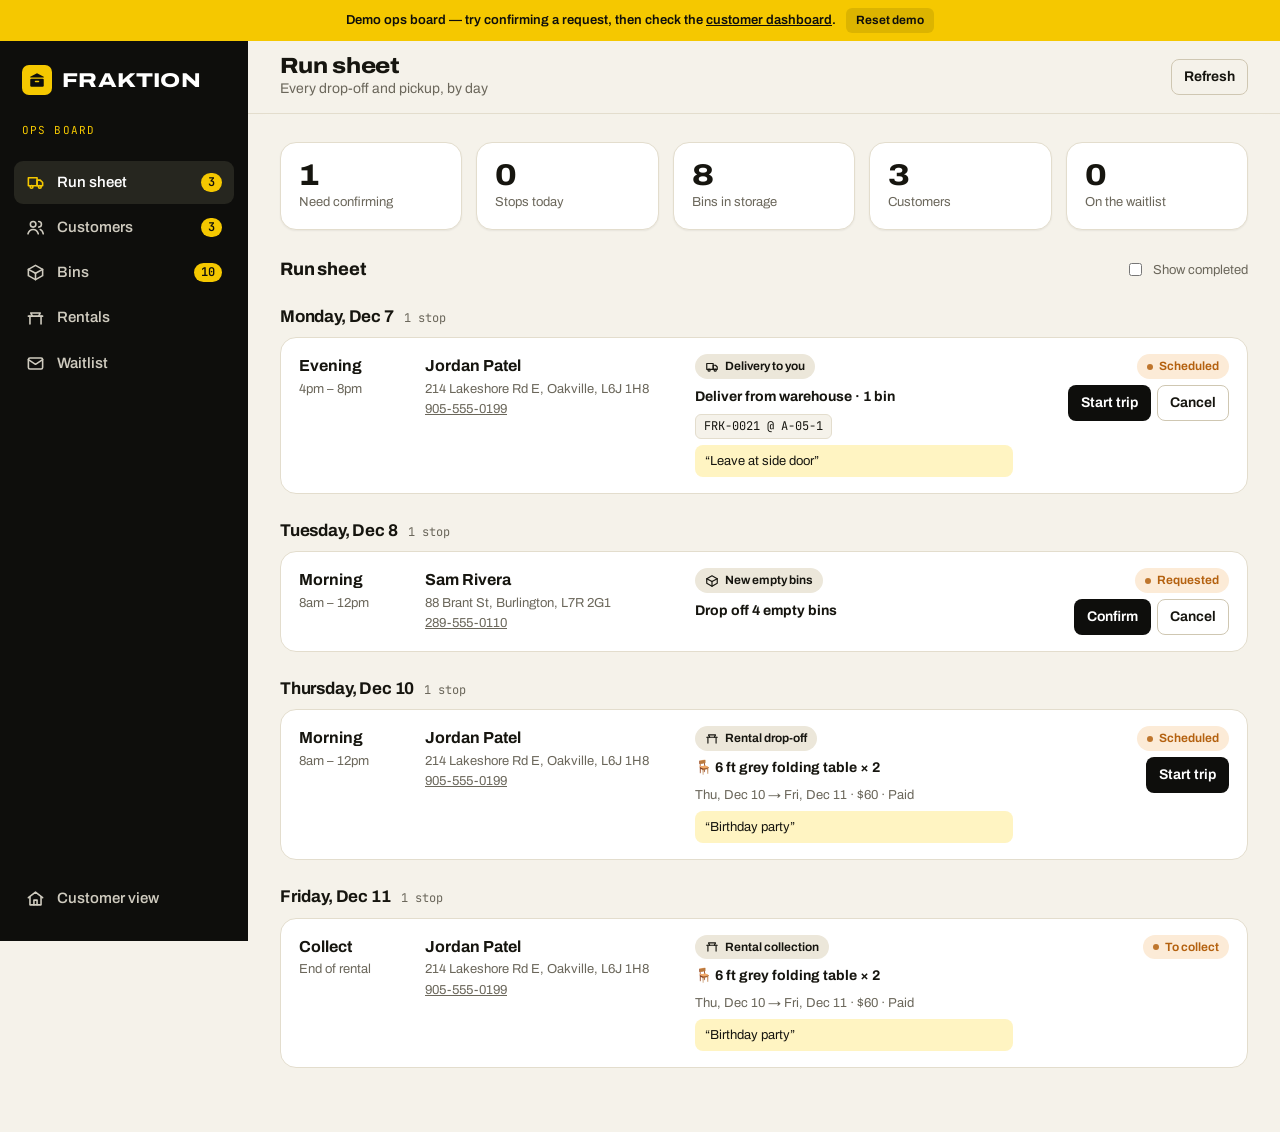
==== admin.html @ cf060208 "Rebuild Fraktion: new site, customer dashboard, ops board - Marketing site: "Storage from your doors" ====
<!DOCTYPE html>
<html lang="en">
<head>
  <meta charset="UTF-8">
  <meta name="viewport" content="width=device-width, initial-scale=1, viewport-fit=cover">
  <title>Ops board — Fraktion</title>
  <meta name="robots" content="noindex">
  <link rel="icon" href="assets/img/favicon.svg" type="image/svg+xml">
  <link rel="preconnect" href="https://fonts.googleapis.com">
  <link rel="preconnect" href="https://fonts.gstatic.com" crossorigin>
  <link href="https://fonts.googleapis.com/css2?family=Archivo:wdth,wght@62..125,300..900&family=JetBrains+Mono:wght@400;500;600&display=swap" rel="stylesheet">
  <link rel="stylesheet" href="assets/css/fraktion.css">
  <style>
    .loading { min-height: 100vh; display: grid; place-items: center; color: var(--muted); }
    .stats5 { display: grid; grid-template-columns: repeat(5, 1fr); gap: 14px; }
    .day-head { display: flex; align-items: baseline; gap: 10px; margin: 28px 0 10px; }
    .day-head h3 { font-size: 17px; }
    .day-head .hint { font-family: var(--mono); font-size: 12px; }
    .stop { display: grid; grid-template-columns: 110px 1fr 1.25fr 200px; gap: 16px; align-items: start; padding: 16px 18px; background: var(--card); border: 1px solid var(--line); border-radius: var(--r-lg); }
    .stop + .stop { margin-top: 10px; }
    .stop.is-done { opacity: .6; }
    .stop .win { font-weight: 700; }
    .stop .win small { display: block; font-weight: 400; color: var(--muted); font-size: 13px; }
    .stop .who b { display: block; }
    .stop .who span { display: block; font-size: 13px; color: var(--muted); }
    .stop .what { font-size: 14px; display: grid; gap: 6px; }
    .stop .what .bins { display: flex; flex-wrap: wrap; gap: 6px; }
    .stop .what .bins span { font-size: 12px; padding: 2px 8px; border-radius: 6px; background: var(--paper); border: 1px solid var(--line); font-family: var(--mono); }
    .stop .acts { display: grid; gap: 6px; justify-items: end; }
    .stop .acts .row { display: flex; gap: 6px; }
    .note { font-size: 13px; padding: 6px 10px; border-radius: 8px; background: var(--yellow-soft); }
    .tbl-input { min-height: 34px; padding: 4px 8px; font-size: 14px; border-radius: 7px; width: 100%; }
    .admin-tag { font-family: var(--mono); font-size: 11px; color: var(--yellow); letter-spacing: .1em; padding: 0 8px; }
    @media (max-width: 1100px) { .stop { grid-template-columns: 1fr 1fr; } .stop .acts { grid-column: 1 / -1; justify-items: start; } }
    @media (max-width: 960px) { .stats5 { grid-template-columns: repeat(2, 1fr); } .mobile-nav { grid-template-columns: repeat(5, 1fr) !important; } }
    @media (max-width: 560px) { .stop { grid-template-columns: 1fr; } }
  </style>
</head>
<body>
<div id="demo-banner"></div>
<div id="root"><div class="loading">Loading the ops board…</div></div>
<script type="module" src="assets/js/admin.js"></script>
</body>
</html>
---- assets/css/fraktion.css ----
/* ==========================================================================
   FRAKTION — shared design system
   Marketing site, auth, customer dashboard and ops admin all use this file.
   ========================================================================== */

:root {
  /* Brand */
  --yellow: #F5C800;
  --yellow-deep: #E0B400;
  --yellow-soft: #FFF4C2;
  --yellow-ink: #3A2F00;

  /* Neutrals — warm, like cardboard and concrete */
  --ink: #0E0E0C;
  --ink-2: #191916;
  --ink-3: #26261F;
  --ink-line: #33332B;
  --paper: #F5F2EA;
  --paper-2: #ECE7DA;
  --card: #FFFFFF;
  --line: #E3DDCD;
  --line-strong: #CFC7B2;
  --text: #16150F;
  --muted: #6B675B;
  --muted-light: #9C978A;

  /* Status */
  --green: #1E7F48;
  --green-soft: #E2F3E8;
  --blue: #2457C5;
  --blue-soft: #E3EBFB;
  --orange: #B4610F;
  --orange-soft: #FCEBD7;
  --red: #B83A2B;
  --red-soft: #F8E1DD;

  /* Type */
  --font: 'Archivo', system-ui, -apple-system, 'Segoe UI', sans-serif;
  --mono: 'JetBrains Mono', ui-monospace, 'SF Mono', Menlo, monospace;

  /* Shape */
  --r-sm: 6px;
  --r: 10px;
  --r-lg: 16px;
  --r-xl: 24px;
  --shadow-sm: 0 1px 2px rgba(20, 18, 10, .06);
  --shadow: 0 1px 2px rgba(20, 18, 10, .05), 0 6px 20px rgba(20, 18, 10, .07);
  --shadow-lg: 0 2px 6px rgba(20, 18, 10, .08), 0 24px 60px rgba(20, 18, 10, .18);
  --ease: cubic-bezier(.2, .7, .2, 1);
}

*, *::before, *::after { box-sizing: border-box; }
html { -webkit-text-size-adjust: 100%; scroll-behavior: smooth; }
body {
  margin: 0;
  font-family: var(--font);
  font-size: 16px;
  line-height: 1.55;
  color: var(--text);
  background: var(--paper);
  -webkit-font-smoothing: antialiased;
}
img, svg { display: block; max-width: 100%; }
a { color: inherit; }
button, input, select, textarea { font: inherit; color: inherit; }
h1, h2, h3, h4 { margin: 0; line-height: 1.05; letter-spacing: -0.01em; }
p { margin: 0; }
:focus-visible { outline: 2px solid var(--yellow-deep); outline-offset: 2px; border-radius: 4px; }
.sr-only { position: absolute; width: 1px; height: 1px; overflow: hidden; clip: rect(0 0 0 0); white-space: nowrap; }

/* Display type — Archivo stretched wide reads like warehouse signage */
.display {
  font-stretch: 125%;
  font-weight: 800;
  text-transform: uppercase;
  letter-spacing: -0.015em;
  line-height: .95;
}
.eyebrow {
  font-family: var(--mono);
  font-size: 12px;
  font-weight: 500;
  letter-spacing: .14em;
  text-transform: uppercase;
  color: var(--muted);
}
.mono { font-family: var(--mono); }

/* ---------- Logo ---------- */
.logo {
  display: inline-flex; align-items: center; gap: 10px;
  text-decoration: none; font-weight: 800; font-stretch: 125%;
  font-size: 20px; letter-spacing: .02em; text-transform: uppercase;
}
.logo-mark {
  width: 30px; height: 30px; border-radius: 7px;
  background: var(--yellow); color: var(--ink);
  display: grid; place-items: center; flex-shrink: 0;
}
.logo-mark svg { width: 18px; height: 18px; }

/* ---------- Buttons ---------- */
.btn {
  display: inline-flex; align-items: center; justify-content: center; gap: 8px;
  min-height: 44px; padding: 0 18px;
  border-radius: var(--r); border: 1px solid transparent;
  font-weight: 650; font-size: 15px; text-decoration: none; white-space: nowrap;
  cursor: pointer; transition: background .15s, border-color .15s, transform .15s, box-shadow .15s;
}
.btn:active { transform: translateY(1px); }
.btn:disabled { opacity: .5; cursor: not-allowed; }
.btn svg { width: 18px; height: 18px; flex-shrink: 0; }
.btn-primary { background: var(--yellow); color: var(--ink); }
.btn-primary:hover { background: var(--yellow-deep); }
.btn-dark { background: var(--ink); color: #fff; }
.btn-dark:hover { background: var(--ink-3); }
.btn-ghost { background: transparent; border-color: var(--line-strong); color: var(--text); }
.btn-ghost:hover { background: var(--paper-2); }
.btn-ghost-dark { background: transparent; border-color: var(--ink-line); color: #fff; }
.btn-ghost-dark:hover { background: var(--ink-3); }
.btn-danger { background: transparent; border-color: var(--red-soft); color: var(--red); }
.btn-danger:hover { background: var(--red-soft); }
.btn-sm { min-height: 36px; padding: 0 12px; font-size: 14px; border-radius: 8px; }
.btn-lg { min-height: 54px; padding: 0 26px; font-size: 16px; }
.btn-block { width: 100%; }
.icon-btn {
  width: 38px; height: 38px; border-radius: 9px; border: 1px solid var(--line);
  background: var(--card); display: grid; place-items: center; cursor: pointer;
}
.icon-btn:hover { background: var(--paper-2); }
.icon-btn svg { width: 18px; height: 18px; }

/* ---------- Forms ---------- */
.field { display: grid; gap: 6px; }
.field + .field { margin-top: 14px; }
.field-row { display: grid; grid-template-columns: 1fr 1fr; gap: 12px; margin-top: 14px; }
.field-row .field + .field { margin-top: 0; }
.label { font-size: 13px; font-weight: 650; color: var(--text); }
.hint { font-size: 13px; color: var(--muted); }
.input, .select, .textarea {
  width: 100%; min-height: 44px; padding: 10px 12px;
  border: 1px solid var(--line-strong); border-radius: var(--r);
  background: var(--card); font-size: 16px;
  transition: border-color .15s, box-shadow .15s;
}
.textarea { min-height: 110px; resize: vertical; line-height: 1.5; }
.input:focus, .select:focus, .textarea:focus {
  outline: none; border-color: var(--ink); box-shadow: 0 0 0 3px rgba(245, 200, 0, .45);
}
.input-dark {
  background: var(--ink-2); border-color: var(--ink-line); color: #fff;
}
.input-dark::placeholder { color: var(--muted-light); }

/* Segmented choices (time windows, plans) */
.choices { display: grid; gap: 8px; grid-template-columns: repeat(auto-fit, minmax(96px, 1fr)); }
.choice { position: relative; }
.choice input { position: absolute; opacity: 0; pointer-events: none; }
.choice span {
  display: grid; gap: 2px; padding: 10px 12px; border: 1px solid var(--line-strong);
  border-radius: var(--r); cursor: pointer; font-weight: 650; font-size: 14px; background: var(--card);
}
.choice span small { font-weight: 400; color: var(--muted); font-size: 12px; }
.choice input:checked + span { border-color: var(--ink); box-shadow: inset 0 0 0 1px var(--ink); background: var(--yellow-soft); }
.choice input:focus-visible + span { outline: 2px solid var(--yellow-deep); outline-offset: 2px; }

/* Date strip */
.date-strip { display: flex; gap: 8px; overflow-x: auto; padding-bottom: 4px; scrollbar-width: thin; }
.date-strip .choice span { min-width: 64px; text-align: center; padding: 8px 6px; }
.date-strip .choice span b { font-size: 20px; font-weight: 800; line-height: 1.1; }

/* Stepper */
.stepper { display: inline-flex; align-items: center; border: 1px solid var(--line-strong); border-radius: var(--r); overflow: hidden; background: var(--card); }
.stepper button { width: 44px; height: 44px; border: 0; background: transparent; font-size: 20px; cursor: pointer; }
.stepper button:hover { background: var(--paper-2); }
.stepper output { min-width: 48px; text-align: center; font-weight: 800; font-size: 18px; }

/* ---------- Pills & tags ---------- */
.pill {
  display: inline-flex; align-items: center; gap: 6px;
  padding: 3px 10px; border-radius: 999px; font-size: 12px; font-weight: 650; white-space: nowrap;
  background: var(--paper-2); color: var(--text);
}
.pill::before { content: ''; width: 6px; height: 6px; border-radius: 50%; background: currentColor; opacity: .85; }
.pill-plain::before { display: none; }
.pill-stored { background: #ECE9DF; color: #3D3A30; }
.pill-home { background: var(--green-soft); color: var(--green); }
.pill-transit { background: var(--blue-soft); color: var(--blue); }
.pill-pending { background: var(--orange-soft); color: var(--orange); }
.pill-done { background: var(--green-soft); color: var(--green); }
.pill-cancel { background: var(--red-soft); color: var(--red); }
.pill-yellow { background: var(--yellow); color: var(--ink); }

.tag {
  display: inline-flex; align-items: center; gap: 4px;
  padding: 2px 8px; border-radius: 6px; font-size: 12px; font-weight: 500;
  background: var(--paper); border: 1px solid var(--line); color: var(--muted);
}
.tag button { border: 0; background: none; padding: 0; cursor: pointer; color: inherit; font-size: 14px; line-height: 1; }

/* ---------- Bin card (styled like a warehouse shipping label) ---------- */
.bin-card {
  position: relative; display: flex; flex-direction: column;
  background: var(--card); border: 1px solid var(--line); border-radius: var(--r-lg);
  box-shadow: var(--shadow-sm); overflow: hidden;
  transition: box-shadow .2s var(--ease), transform .2s var(--ease), border-color .2s;
}
.bin-card:hover { box-shadow: var(--shadow); transform: translateY(-2px); }
.bin-card.is-selected { border-color: var(--ink); box-shadow: 0 0 0 2px var(--yellow), var(--shadow); }
.bin-lid { height: 10px; background: var(--yellow); border-bottom: 1px solid rgba(0,0,0,.08); }
.bin-lid.oversized { background: repeating-linear-gradient(135deg, var(--yellow) 0 10px, var(--ink) 10px 20px); }
.bin-body { padding: 16px 16px 14px; display: flex; flex-direction: column; gap: 10px; flex: 1; }
.bin-cta { display: flex; gap: 6px; flex-wrap: wrap; margin-top: auto; padding-top: 4px; }
.bin-head { display: flex; align-items: flex-start; gap: 12px; }
.bin-emoji {
  width: 46px; height: 46px; border-radius: 12px; background: var(--paper);
  display: grid; place-items: center; font-size: 24px; flex-shrink: 0;
}
.bin-title { font-weight: 750; font-size: 17px; line-height: 1.25; }
.bin-code { font-family: var(--mono); font-size: 12px; color: var(--muted); letter-spacing: .04em; }
.bin-contents { font-size: 14px; color: var(--muted); display: -webkit-box; -webkit-line-clamp: 2; -webkit-box-orient: vertical; overflow: hidden; }
.bin-tags { display: flex; flex-wrap: wrap; gap: 6px; }
.bin-foot {
  display: flex; align-items: center; justify-content: space-between; gap: 8px;
  padding: 10px 16px; border-top: 1px dashed var(--line-strong); background: #FCFBF7;
}
.bin-barcode {
  height: 18px; width: 70px; opacity: .55;
  background: repeating-linear-gradient(90deg, var(--ink) 0 2px, transparent 2px 4px, var(--ink) 4px 5px, transparent 5px 8px, var(--ink) 8px 11px, transparent 11px 12px);
}
.bin-select {
  position: absolute; top: 20px; right: 14px; width: 24px; height: 24px;
  border-radius: 7px; border: 1.5px solid var(--line-strong); background: var(--card);
  display: grid; place-items: center; cursor: pointer;
}
.bin-select svg { width: 14px; height: 14px; opacity: 0; }
.bin-card.is-selected .bin-select { background: var(--ink); border-color: var(--ink); color: var(--yellow); }
.bin-card.is-selected .bin-select svg { opacity: 1; }

/* ---------- Cards & panels ---------- */
.card { background: var(--card); border: 1px solid var(--line); border-radius: var(--r-lg); box-shadow: var(--shadow-sm); }
.card-pad { padding: 20px; }
.stat { padding: 16px 18px; }
.stat-num { font-size: 30px; font-weight: 800; font-stretch: 115%; line-height: 1.1; }
.stat-label { font-size: 13px; color: var(--muted); }

/* Request tracker */
.tracker { display: grid; grid-template-columns: repeat(4, 1fr); gap: 0; margin-top: 14px; }
.tracker-step { position: relative; padding-top: 22px; font-size: 13px; color: var(--muted); }
.tracker-step::before {
  content: ''; position: absolute; top: 6px; left: 0; right: 0; height: 3px; background: var(--line);
}
.tracker-step::after {
  content: ''; position: absolute; top: 0; left: 0; width: 15px; height: 15px; border-radius: 50%;
  background: var(--card); border: 3px solid var(--line);
}
.tracker-step.done::before, .tracker-step.done::after { background: var(--ink); border-color: var(--ink); }
.tracker-step.current::before { background: linear-gradient(90deg, var(--ink) 0 50%, var(--line) 50%); }
.tracker-step.current::after { background: var(--yellow); border-color: var(--ink); }
.tracker-step.done, .tracker-step.current { color: var(--text); font-weight: 650; }

/* ---------- Modal ---------- */
.modal-backdrop {
  position: fixed; inset: 0; z-index: 100; background: rgba(14, 14, 12, .55);
  display: grid; place-items: center; padding: 16px;
  animation: fade .18s var(--ease);
}
.modal {
  width: min(560px, 100%); max-height: calc(100vh - 32px); overflow: auto;
  background: var(--card); border-radius: var(--r-xl); box-shadow: var(--shadow-lg);
  animation: rise .22s var(--ease);
}
.modal-head { display: flex; align-items: flex-start; justify-content: space-between; gap: 12px; padding: 22px 22px 0; }
.modal-head h2 { font-size: 22px; font-weight: 800; font-stretch: 112%; }
.modal-head p { color: var(--muted); font-size: 14px; margin-top: 4px; }
.modal-body { padding: 18px 22px; }
.modal-foot { display: flex; gap: 10px; justify-content: flex-end; padding: 0 22px 22px; flex-wrap: wrap; }
.modal-summary {
  display: flex; justify-content: space-between; align-items: center; gap: 12px;
  margin-top: 16px; padding: 12px 14px; border-radius: var(--r); background: var(--paper);
  font-size: 14px;
}
@keyframes fade { from { opacity: 0; } }
@keyframes rise { from { opacity: 0; transform: translateY(12px) scale(.98); } }

/* Emoji picker */
.emoji-grid { display: grid; grid-template-columns: repeat(auto-fill, minmax(42px, 1fr)); gap: 6px; }
.emoji-grid label { position: relative; }
.emoji-grid input { position: absolute; opacity: 0; }
.emoji-grid span {
  display: grid; place-items: center; height: 42px; border-radius: 10px; font-size: 22px;
  border: 1px solid var(--line); cursor: pointer; background: var(--card);
}
.emoji-grid input:checked + span { border-color: var(--ink); background: var(--yellow-soft); box-shadow: inset 0 0 0 1px var(--ink); }

/* Tag input */
.tag-input {
  display: flex; flex-wrap: wrap; gap: 6px; align-items: center;
  min-height: 44px; padding: 6px 8px; border: 1px solid var(--line-strong); border-radius: var(--r); background: var(--card);
}
.tag-input:focus-within { border-color: var(--ink); box-shadow: 0 0 0 3px rgba(245, 200, 0, .45); }
.tag-input input { flex: 1; min-width: 120px; border: 0; outline: none; padding: 4px; font-size: 15px; background: transparent; }

/* ---------- Toast ---------- */
.toast-wrap { position: fixed; z-index: 200; bottom: 20px; left: 50%; transform: translateX(-50%); display: grid; gap: 8px; width: min(420px, calc(100% - 32px)); }
.toast {
  display: flex; gap: 10px; align-items: flex-start;
  padding: 12px 14px; border-radius: var(--r); background: var(--ink); color: #fff;
  box-shadow: var(--shadow-lg); font-size: 14px; animation: rise .22s var(--ease);
}
.toast b { color: var(--yellow); }
.toast-icon { width: 20px; height: 20px; border-radius: 50%; background: var(--yellow); color: var(--ink); display: grid; place-items: center; flex-shrink: 0; font-size: 12px; font-weight: 800; }

/* ---------- Empty state ---------- */
.empty { text-align: center; padding: 48px 20px; border: 1.5px dashed var(--line-strong); border-radius: var(--r-lg); background: rgba(255,255,255,.5); }
.empty h3 { font-size: 18px; margin-bottom: 6px; }
.empty p { color: var(--muted); font-size: 14px; max-width: 360px; margin: 0 auto 16px; }

/* ---------- Demo banner ---------- */
.demo-banner {
  display: flex; align-items: center; justify-content: center; gap: 10px; flex-wrap: wrap;
  padding: 8px 16px; background: var(--yellow); color: var(--ink); font-size: 13px; font-weight: 600; text-align: center;
}
.demo-banner button { border: 0; background: rgba(0,0,0,.1); border-radius: 6px; padding: 3px 10px; font-weight: 650; cursor: pointer; font-size: 12px; }

/* ---------- App shell (dashboard + admin) ---------- */
.shell { display: grid; grid-template-columns: 248px 1fr; min-height: 100vh; }
.sidebar {
  position: sticky; top: 0; height: 100vh; overflow-y: auto;
  background: var(--ink); color: #fff; padding: 20px 14px;
  display: flex; flex-direction: column; gap: 22px;
}
.sidebar .logo { padding: 4px 8px; color: #fff; }
.nav { display: grid; gap: 2px; }
.nav a, .nav button {
  display: flex; align-items: center; gap: 12px; padding: 10px 12px; border-radius: 9px;
  color: #CFCBBF; text-decoration: none; font-weight: 550; font-size: 15px;
  border: 0; background: none; cursor: pointer; text-align: left; width: 100%;
}
.nav a:hover, .nav button:hover { background: var(--ink-2); color: #fff; }
.nav a.active { background: var(--ink-3); color: #fff; }
.nav a.active svg { color: var(--yellow); }
.nav svg { width: 19px; height: 19px; flex-shrink: 0; }
.nav .count { margin-left: auto; font-family: var(--mono); font-size: 12px; background: var(--yellow); color: var(--ink); border-radius: 999px; padding: 0 7px; font-weight: 600; }
.plan-card { margin-top: auto; padding: 16px; border-radius: var(--r-lg); background: var(--ink-2); border: 1px solid var(--ink-line); }
.plan-card .eyebrow { color: var(--muted-light); }
.plan-card h4 { font-size: 17px; margin: 6px 0 10px; font-stretch: 112%; }
.meter { height: 6px; border-radius: 99px; background: var(--ink-line); overflow: hidden; }
.meter > i { display: block; height: 100%; background: var(--yellow); border-radius: inherit; }
.plan-card small { display: block; margin-top: 8px; color: var(--muted-light); font-size: 12px; }

.main { min-width: 0; }
.topbar {
  position: sticky; top: 0; z-index: 20;
  display: flex; align-items: center; justify-content: space-between; gap: 16px;
  padding: 14px 32px; background: rgba(245, 242, 234, .88); backdrop-filter: blur(10px);
  border-bottom: 1px solid var(--line);
}
.topbar h1 { font-size: 22px; font-weight: 800; font-stretch: 112%; }
.topbar .sub { font-size: 14px; color: var(--muted); }
.topbar-actions { display: flex; gap: 10px; align-items: center; }
.content { padding: 28px 32px 64px; max-width: 1240px; }
.section-head { display: flex; align-items: center; justify-content: space-between; gap: 12px; margin: 30px 0 14px; flex-wrap: wrap; }
.section-head h2 { font-size: 18px; font-weight: 750; }

.stats { display: grid; grid-template-columns: repeat(4, 1fr); gap: 14px; }
.bin-grid { display: grid; grid-template-columns: repeat(auto-fill, minmax(260px, 1fr)); gap: 16px; }

.toolbar { display: flex; gap: 10px; align-items: center; flex-wrap: wrap; }
.search { position: relative; flex: 1; min-width: 200px; max-width: 340px; }
.search svg { position: absolute; left: 12px; top: 50%; transform: translateY(-50%); width: 17px; height: 17px; color: var(--muted); }
.search input { padding-left: 38px; min-height: 40px; }
.chips { display: flex; gap: 6px; flex-wrap: wrap; }
.chip {
  border: 1px solid var(--line-strong); background: var(--card); border-radius: 999px;
  padding: 6px 12px; font-size: 13px; font-weight: 600; cursor: pointer;
}
.chip[aria-pressed="true"] { background: var(--ink); border-color: var(--ink); color: #fff; }

/* Selection bar */
.select-bar {
  position: fixed; z-index: 50; left: 50%; bottom: 20px; transform: translateX(-50%);
  display: flex; align-items: center; gap: 14px; padding: 10px 10px 10px 18px;
  background: var(--ink); color: #fff; border-radius: 14px; box-shadow: var(--shadow-lg);
  animation: rise .22s var(--ease);
}
.select-bar b { color: var(--yellow); }

/* Lists / tables */
.list { display: grid; gap: 10px; }
.row-card {
  display: grid; grid-template-columns: auto 1fr auto; gap: 14px; align-items: center;
  padding: 14px 16px; background: var(--card); border: 1px solid var(--line); border-radius: var(--r-lg);
}
.row-icon { width: 42px; height: 42px; border-radius: 11px; background: var(--paper); display: grid; place-items: center; }
.row-icon svg { width: 20px; height: 20px; }
.row-title { font-weight: 700; }
.row-meta { font-size: 13px; color: var(--muted); }
.table-wrap { overflow-x: auto; background: var(--card); border: 1px solid var(--line); border-radius: var(--r-lg); }
table.table { width: 100%; border-collapse: collapse; font-size: 14px; }
.table th { text-align: left; font-size: 12px; font-weight: 650; color: var(--muted); text-transform: uppercase; letter-spacing: .06em; padding: 12px 14px; border-bottom: 1px solid var(--line); background: #FCFBF7; }
.table td { padding: 12px 14px; border-bottom: 1px solid var(--line); vertical-align: top; }
.table tr:last-child td { border-bottom: 0; }

/* Rentals */
.rental-grid { display: grid; grid-template-columns: repeat(auto-fill, minmax(240px, 1fr)); gap: 16px; }
.rental-card { display: flex; flex-direction: column; background: var(--card); border: 1px solid var(--line); border-radius: var(--r-lg); overflow: hidden; }
.rental-art { height: 140px; display: grid; place-items: center; background: var(--paper-2); font-size: 56px; position: relative; }
.rental-art .pill { position: absolute; top: 12px; left: 12px; }
.rental-body { padding: 16px; display: grid; gap: 8px; flex: 1; align-content: start; }
.rental-body h3 { font-size: 17px; }
.rental-price { font-weight: 800; font-size: 20px; font-stretch: 112%; }
.rental-price small { font-size: 13px; font-weight: 500; color: var(--muted); font-stretch: 100%; }

/* Mobile bottom nav for the app */
.mobile-nav { display: none; }

@media (max-width: 960px) {
  .shell { grid-template-columns: 1fr; }
  .sidebar { display: none; }
  .topbar { padding: 12px 16px; }
  .topbar h1 { font-size: 19px; }
  .content { padding: 20px 16px 110px; }
  .stats { grid-template-columns: repeat(2, 1fr); }
  .mobile-nav {
    display: grid; grid-template-columns: repeat(4, 1fr);
    position: fixed; z-index: 40; left: 0; right: 0; bottom: 0;
    background: var(--ink); padding: 6px 6px calc(6px + env(safe-area-inset-bottom));
  }
  .mobile-nav a { display: grid; justify-items: center; gap: 2px; padding: 6px 0; color: #A8A498; text-decoration: none; font-size: 11px; font-weight: 600; }
  .mobile-nav a svg { width: 22px; height: 22px; }
  .mobile-nav a.active { color: var(--yellow); }
  .select-bar { bottom: 84px; width: calc(100% - 32px); justify-content: space-between; }
  .tracker { grid-template-columns: repeat(4, minmax(0, 1fr)); font-size: 12px; }
  .field-row { grid-template-columns: 1fr; }
  .modal-backdrop { align-items: end; padding: 0; }
  .modal { width: 100%; border-radius: var(--r-xl) var(--r-xl) 0 0; max-height: 92vh; }
}
@media (max-width: 520px) {
  .topbar-actions .btn-label { display: none; }
  .row-card { grid-template-columns: auto 1fr; }
  .row-card > :last-child { grid-column: 1 / -1; }
}

@media (prefers-reduced-motion: reduce) {
  *, *::before, *::after { animation-duration: .01ms !important; animation-iteration-count: 1 !important; transition-duration: .01ms !important; scroll-behavior: auto !important; }
}
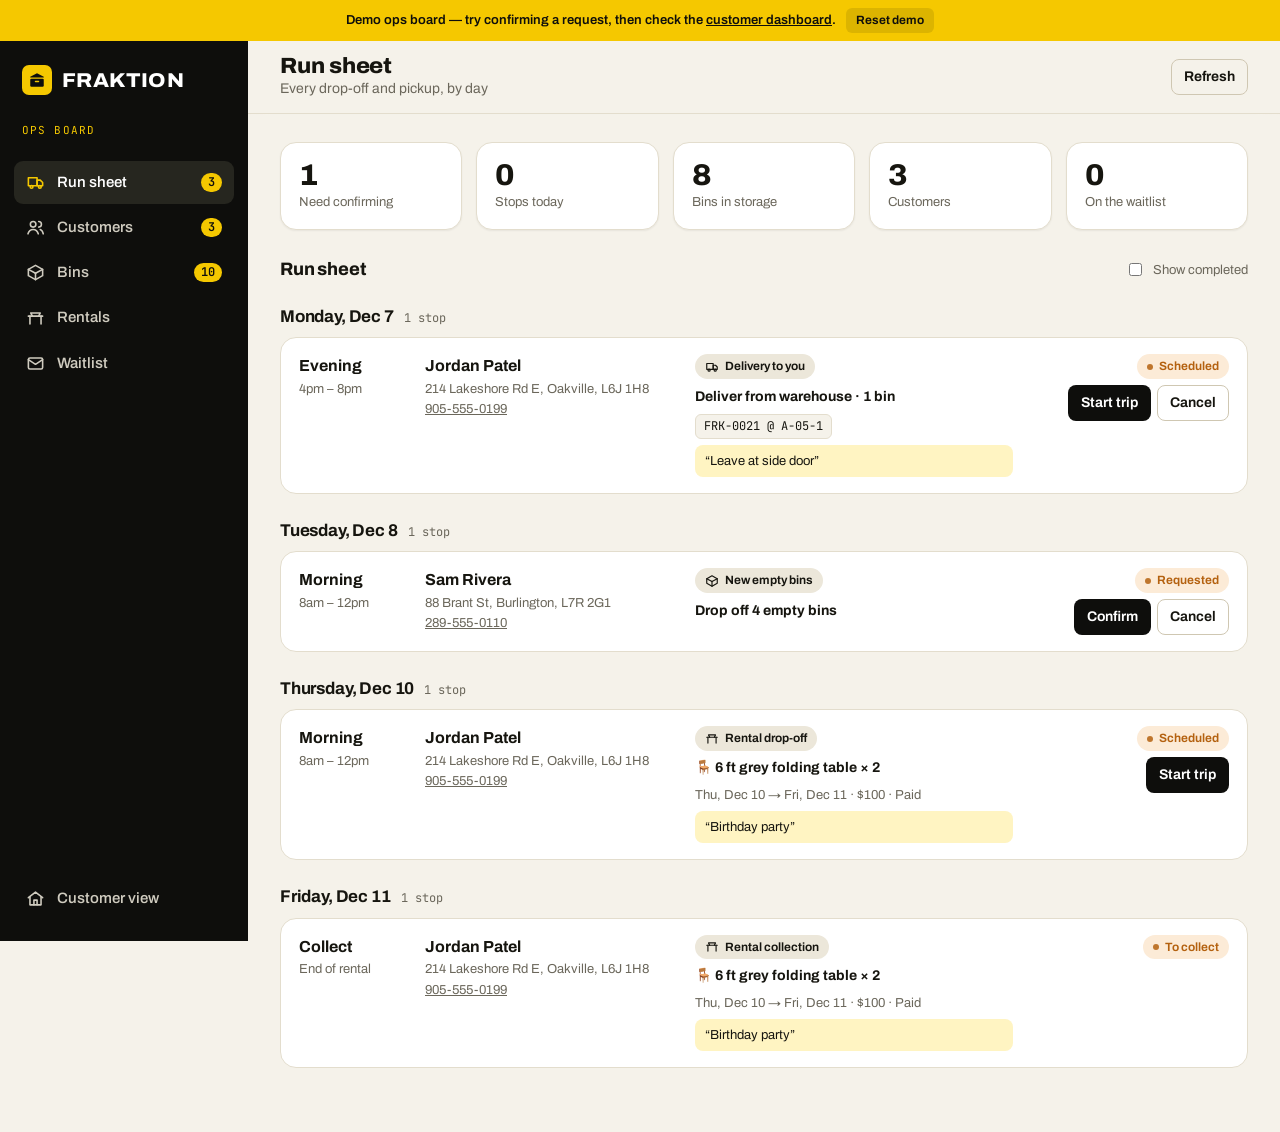
==== commit dbaf247f: "Fix headline breaking mid-word; stop browsers serving stale styles - Browsers kept the old wide-lett" ====
--- a/admin.html
+++ b/admin.html
@@ -9,7 +9,7 @@
   <link rel="preconnect" href="https://fonts.googleapis.com">
   <link rel="preconnect" href="https://fonts.gstatic.com" crossorigin>
   <link href="https://fonts.googleapis.com/css2?family=Archivo:wdth,wght@62..125,300..900&family=JetBrains+Mono:wght@400;500;600&display=swap" rel="stylesheet">
-  <link rel="stylesheet" href="assets/css/fraktion.css">
+  <link rel="stylesheet" href="assets/css/fraktion.css?v=4">
   <style>
     .loading { min-height: 100vh; display: grid; place-items: center; color: var(--muted); }
     .stats5 { display: grid; grid-template-columns: repeat(5, 1fr); gap: 14px; }
@@ -39,6 +39,6 @@
 <body>
 <div id="demo-banner"></div>
 <div id="root"><div class="loading">Loading the ops board…</div></div>
-<script type="module" src="assets/js/admin.js"></script>
+<script type="module" src="assets/js/admin.js?v=4"></script>
 </body>
 </html>
--- a/assets/css/fraktion.css
+++ b/assets/css/fraktion.css
@@ -70,7 +70,7 @@
 
 /* Display type — Archivo stretched wide reads like warehouse signage */
 .display {
-  font-stretch: 125%;
+  font-stretch: 108%;
   font-weight: 800;
   text-transform: uppercase;
   letter-spacing: -0.015em;
@@ -89,7 +89,7 @@
 /* ---------- Logo ---------- */
 .logo {
   display: inline-flex; align-items: center; gap: 10px;
-  text-decoration: none; font-weight: 800; font-stretch: 125%;
+  text-decoration: none; font-weight: 800; font-stretch: 108%;
   font-size: 20px; letter-spacing: .02em; text-transform: uppercase;
 }
 .logo-mark {
@@ -241,7 +241,7 @@
 .card { background: var(--card); border: 1px solid var(--line); border-radius: var(--r-lg); box-shadow: var(--shadow-sm); }
 .card-pad { padding: 20px; }
 .stat { padding: 16px 18px; }
-.stat-num { font-size: 30px; font-weight: 800; font-stretch: 115%; line-height: 1.1; }
+.stat-num { font-size: 30px; font-weight: 800; font-stretch: 104%; line-height: 1.1; }
 .stat-label { font-size: 13px; color: var(--muted); }
 
 /* Request tracker */
@@ -271,7 +271,7 @@
   animation: rise .22s var(--ease);
 }
 .modal-head { display: flex; align-items: flex-start; justify-content: space-between; gap: 12px; padding: 22px 22px 0; }
-.modal-head h2 { font-size: 22px; font-weight: 800; font-stretch: 112%; }
+.modal-head h2 { font-size: 22px; font-weight: 800; font-stretch: 104%; }
 .modal-head p { color: var(--muted); font-size: 14px; margin-top: 4px; }
 .modal-body { padding: 18px 22px; }
 .modal-foot { display: flex; gap: 10px; justify-content: flex-end; padding: 0 22px 22px; flex-wrap: wrap; }
@@ -344,7 +344,7 @@
 .nav .count { margin-left: auto; font-family: var(--mono); font-size: 12px; background: var(--yellow); color: var(--ink); border-radius: 999px; padding: 0 7px; font-weight: 600; }
 .plan-card { margin-top: auto; padding: 16px; border-radius: var(--r-lg); background: var(--ink-2); border: 1px solid var(--ink-line); }
 .plan-card .eyebrow { color: var(--muted-light); }
-.plan-card h4 { font-size: 17px; margin: 6px 0 10px; font-stretch: 112%; }
+.plan-card h4 { font-size: 17px; margin: 6px 0 10px; font-stretch: 104%; }
 .meter { height: 6px; border-radius: 99px; background: var(--ink-line); overflow: hidden; }
 .meter > i { display: block; height: 100%; background: var(--yellow); border-radius: inherit; }
 .plan-card small { display: block; margin-top: 8px; color: var(--muted-light); font-size: 12px; }
@@ -356,7 +356,7 @@
   padding: 14px 32px; background: rgba(245, 242, 234, .88); backdrop-filter: blur(10px);
   border-bottom: 1px solid var(--line);
 }
-.topbar h1 { font-size: 22px; font-weight: 800; font-stretch: 112%; }
+.topbar h1 { font-size: 22px; font-weight: 800; font-stretch: 104%; }
 .topbar .sub { font-size: 14px; color: var(--muted); }
 .topbar-actions { display: flex; gap: 10px; align-items: center; }
 .content { padding: 28px 32px 64px; max-width: 1240px; }
@@ -409,7 +409,7 @@
 .rental-art .pill { position: absolute; top: 12px; left: 12px; }
 .rental-body { padding: 16px; display: grid; gap: 8px; flex: 1; align-content: start; }
 .rental-body h3 { font-size: 17px; }
-.rental-price { font-weight: 800; font-size: 20px; font-stretch: 112%; }
+.rental-price { font-weight: 800; font-size: 20px; font-stretch: 104%; }
 .rental-price small { font-size: 13px; font-weight: 500; color: var(--muted); font-stretch: 100%; }
 
 /* Mobile bottom nav for the app */
